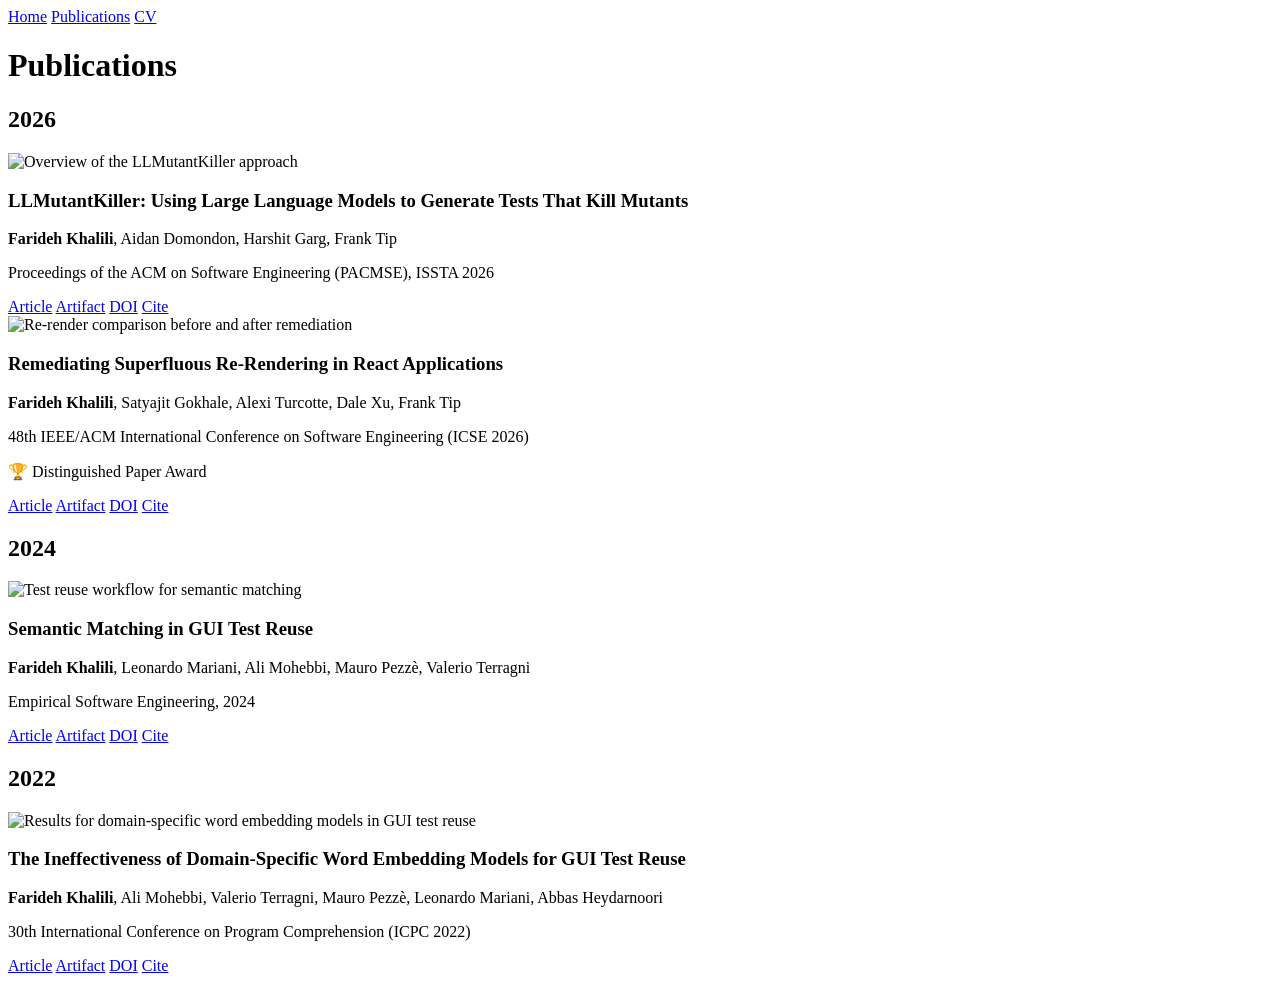
==== publications.html @ 64407f00 "Create publications.html" ====
<!DOCTYPE html>
<html lang="en">
<head>
  <meta charset="UTF-8">
  <meta name="viewport" content="width=device-width, initial-scale=1.0">

  <title>Publications | Farideh Khalili</title>

  <link rel="stylesheet" href="style.css">
</head>

<body>

  <nav>
    <a href="index.html">Home</a>
    <a href="publications.html">Publications</a>
    <a href="cv.html">CV</a>
  </nav>

  <main class="publications-page">

    <h1>Publications</h1>

    <!-- ==================== 2026 ==================== -->

    <section class="publication-year">

      <h2 class="year-heading">2026</h2>

      <!-- LLMutantKiller -->

      <article class="publication-entry">

        <div class="publication-image">
          <img
            src="images/LLMutantKiller.png"
            alt="Overview of the LLMutantKiller approach"
          >
        </div>

        <div class="publication-info">

          <h3>
            LLMutantKiller: Using Large Language Models to Generate Tests That Kill Mutants
          </h3>

          <p class="publication-authors">
            <strong>Farideh Khalili</strong>, Aidan Domondon, Harshit Garg, Frank Tip
          </p>

          <p class="publication-venue">
            Proceedings of the ACM on Software Engineering (PACMSE), ISSTA 2026
          </p>

          <div class="publication-links">
            <a href="papers/LLMutantKiller.pdf" target="_blank">Article</a>
            <a href="https://zenodo.org/records/21497478" target="_blank">Artifact</a>
            <a href="https://doi.org/10.1145/3832098" target="_blank">DOI</a>
            <a href="citations/LLMutantKiller.bib" download>Cite</a>
          </div>

        </div>

      </article>


      <!-- RRR -->

      <article class="publication-entry">

        <div class="publication-image">
          <img
            src="images/RRR.png"
            alt="Re-render comparison before and after remediation"
          >
        </div>

        <div class="publication-info">

          <h3>
            Remediating Superfluous Re-Rendering in React Applications
          </h3>

          <p class="publication-authors">
            <strong>Farideh Khalili</strong>, Satyajit Gokhale, Alexi Turcotte,
            Dale Xu, Frank Tip
          </p>

          <p class="publication-venue">
            48th IEEE/ACM International Conference on Software Engineering (ICSE 2026)
          </p>

          <p class="publication-award">
            🏆 Distinguished Paper Award
          </p>

          <div class="publication-links">
            <a href="papers/RRR.pdf" target="_blank">Article</a>
            <a href="https://github.com/faridekhalili/RRR/releases/tag/v1.0.0" target="_blank">Artifact</a>
            <a href="https://doi.org/10.1145/3744916.3773235" target="_blank">DOI</a>
            <a href="citations/RRR.bib" download>Cite</a>
          </div>

        </div>

      </article>

    </section>


    <!-- ==================== 2024 ==================== -->

    <section class="publication-year">

      <h2 class="year-heading">2024</h2>

      <article class="publication-entry">

        <div class="publication-image">
          <img
            src="images/SemFinder.png"
            alt="Test reuse workflow for semantic matching"
          >
        </div>

        <div class="publication-info">

          <h3>
            Semantic Matching in GUI Test Reuse
          </h3>

          <p class="publication-authors">
            <strong>Farideh Khalili</strong>, Leonardo Mariani, Ali Mohebbi,
            Mauro Pezzè, Valerio Terragni
          </p>

          <p class="publication-venue">
            Empirical Software Engineering, 2024
          </p>

          <div class="publication-links">
            <a href="papers/SemanticMatching.pdf" target="_blank">Article</a>
            <a href="https://star.inf.usi.ch/#/software-data/11" target="_blank">Artifact</a>
            <a href="https://doi.org/10.1007/s10664-023-10406-8" target="_blank">DOI</a>
            <a href="citations/SemanticMatching.bib" download>Cite</a>
          </div>

        </div>

      </article>

    </section>


    <!-- ==================== 2022 ==================== -->

    <section class="publication-year">

      <h2 class="year-heading">2022</h2>

      <article class="publication-entry">

        <div class="publication-image">
          <img
            src="images/Ineffectiveness.png"
            alt="Results for domain-specific word embedding models in GUI test reuse"
          >
        </div>

        <div class="publication-info">

          <h3>
            The Ineffectiveness of Domain-Specific Word Embedding Models for GUI Test Reuse
          </h3>

          <p class="publication-authors">
            <strong>Farideh Khalili</strong>, Ali Mohebbi, Valerio Terragni,
            Mauro Pezzè, Leonardo Mariani, Abbas Heydarnoori
          </p>

          <p class="publication-venue">
            30th International Conference on Program Comprehension (ICPC 2022)
          </p>

          <div class="publication-links">
            <a href="papers/Ineffectiveness.pdf" target="_blank">Article</a>
            <a href="https://zenodo.org/records/6092139" target="_blank">Artifact</a>
            <a href="https://doi.org/10.1145/3524610.3527873" target="_blank">DOI</a>
            <a href="citations/Ineffectiveness.bib" download>Cite</a>
          </div>

        </div>

      </article>

    </section>

  </main>

</body>
</html>
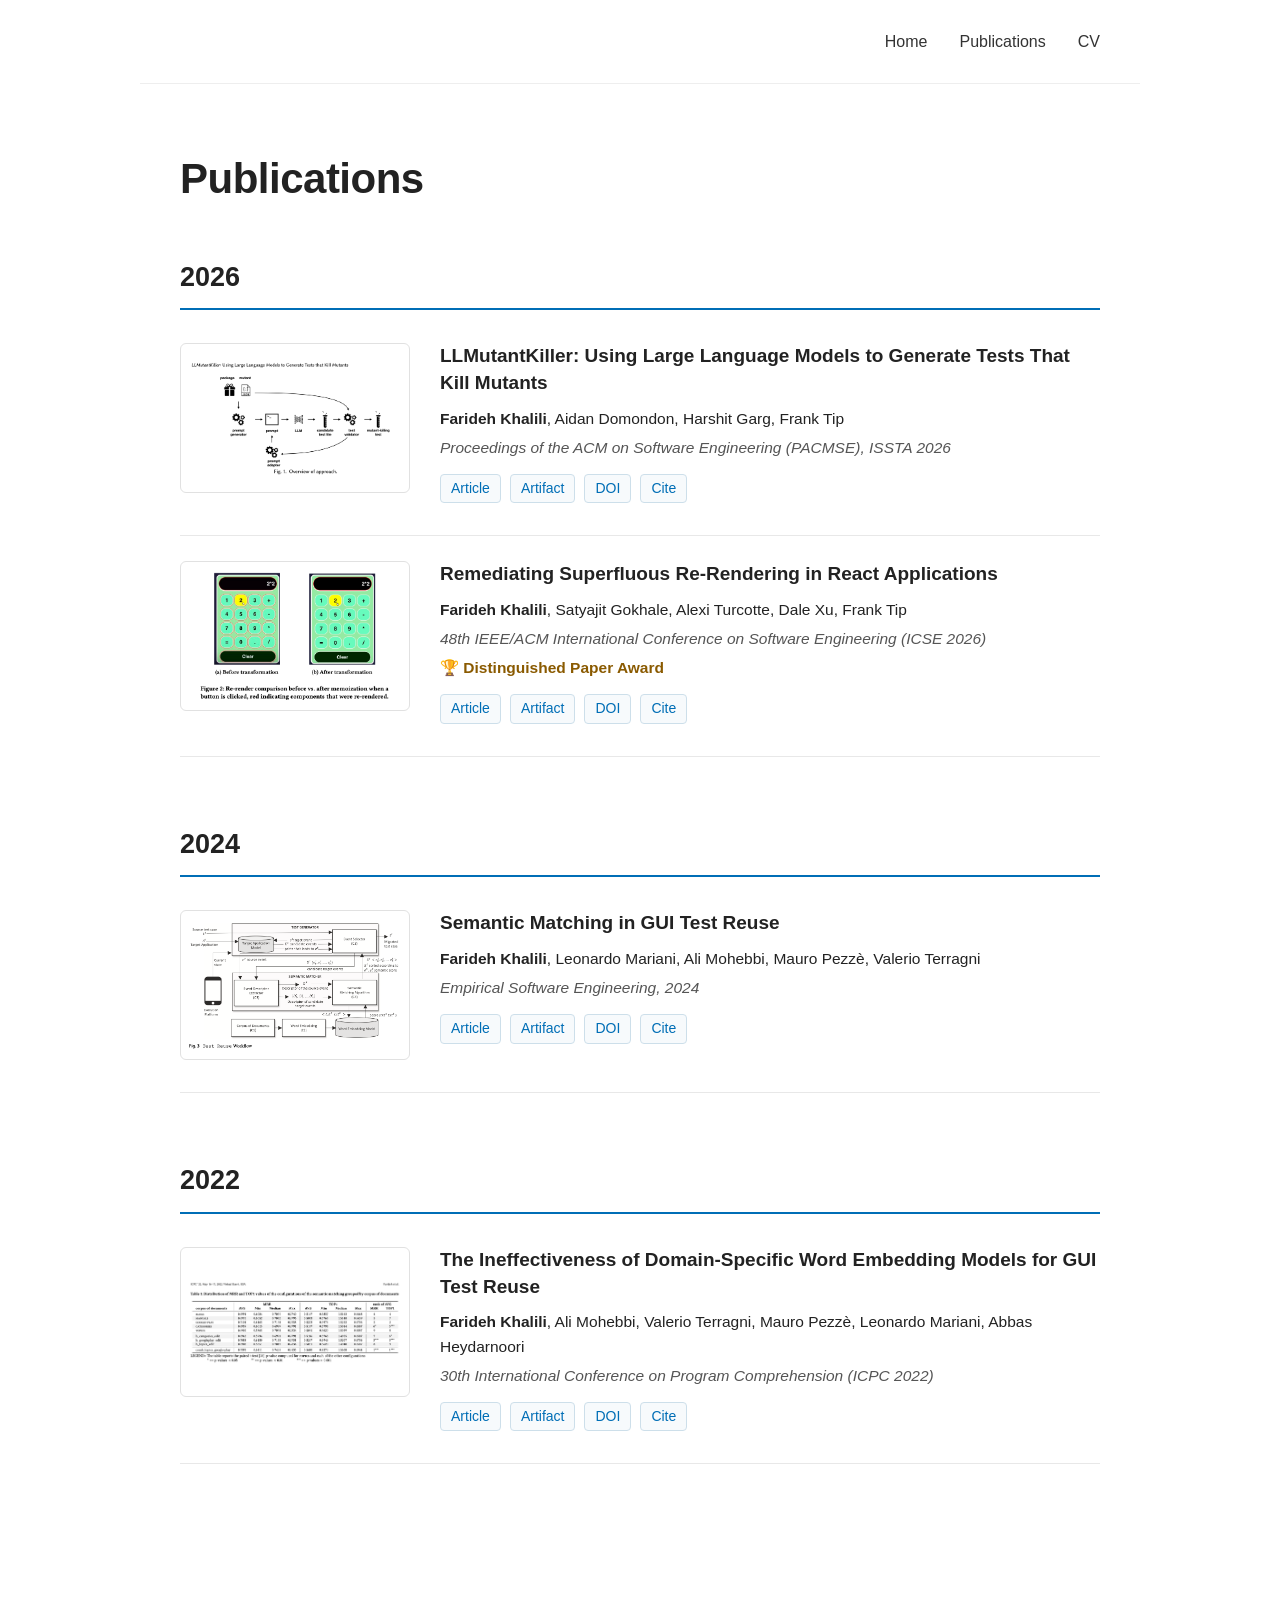
==== commit 6d4a9f15: "Fix image name" ====
--- a/publications.html
+++ b/publications.html
@@ -118,7 +118,7 @@
 
         <div class="publication-image">
           <img
-            src="images/SemFinder.png"
+            src="images/SemanticMatching.png"
             alt="Test reuse workflow for semantic matching"
           >
         </div>
--- a/style.css
+++ b/style.css
@@ -0,0 +1,337 @@
+* {
+  box-sizing: border-box;
+}
+
+body {
+  margin: 0;
+  font-family: -apple-system, BlinkMacSystemFont, "Segoe UI", Roboto, Helvetica, Arial, sans-serif;
+  color: #222;
+  background: #ffffff;
+  line-height: 1.7;
+}
+
+/* =========================
+   Navigation
+   ========================= */
+
+nav {
+  max-width: 1000px;
+  margin: 0 auto;
+  padding: 28px 40px;
+  display: flex;
+  justify-content: flex-end;
+  gap: 32px;
+  border-bottom: 1px solid #eeeeee;
+}
+
+nav a {
+  color: #333;
+  text-decoration: none;
+  font-size: 16px;
+  font-weight: 500;
+}
+
+nav a:hover {
+  color: #006eb6;
+}
+
+/* =========================
+   Main content
+   ========================= */
+
+main {
+  max-width: 900px;
+  margin: 0 auto;
+  padding: 70px 40px 100px;
+}
+
+/* =========================
+   Homepage profile photo
+   ========================= */
+
+main > img {
+  width: 210px;
+  height: 210px;
+  object-fit: cover;
+  border-radius: 50%;
+  display: block;
+  margin-bottom: 30px;
+}
+
+/* =========================
+   Typography
+   ========================= */
+
+h1 {
+  margin: 0 0 12px;
+  font-size: 42px;
+  line-height: 1.2;
+  font-weight: 650;
+  letter-spacing: -0.5px;
+}
+
+h2 {
+  margin-top: 55px;
+  margin-bottom: 15px;
+  font-size: 25px;
+  font-weight: 600;
+}
+
+p {
+  max-width: 760px;
+  margin-top: 10px;
+  margin-bottom: 18px;
+  font-size: 17px;
+}
+
+/* =========================
+   Affiliation
+   ========================= */
+
+.affiliation {
+  margin-top: 0;
+  margin-bottom: 14px;
+  line-height: 1.65;
+}
+
+/* =========================
+   Social and academic links
+   ========================= */
+
+.social-links {
+  display: flex;
+  align-items: center;
+  gap: 17px;
+  margin-top: 10px;
+  margin-bottom: 35px;
+}
+
+.social-links a {
+  color: #006eb6 !important;
+  text-decoration: none;
+  font-size: 24px;
+  line-height: 1;
+  transition: transform 0.15s ease, color 0.15s ease;
+}
+
+.social-links a i {
+  color: #006eb6 !important;
+}
+
+.social-links a:hover {
+  color: #004f83 !important;
+  transform: translateY(-2px);
+  text-decoration: none;
+}
+
+.social-links a:hover i {
+  color: #004f83 !important;
+}
+
+/* =========================
+   General links
+   ========================= */
+
+a {
+  color: #006eb6;
+}
+
+main a {
+  text-decoration: none;
+}
+
+main a:hover {
+  text-decoration: underline;
+}
+
+.social-links a:hover {
+  text-decoration: none;
+}
+
+/* =========================
+   Publications page
+   ========================= */
+
+.publications-page {
+  max-width: 1000px;
+}
+
+.publications-page > h1 {
+  margin-bottom: 50px;
+}
+
+.publication-year {
+  margin-bottom: 65px;
+}
+
+.year-heading {
+  margin: 0 0 28px;
+  padding-bottom: 8px;
+  font-size: 27px;
+  font-weight: 650;
+  color: #222;
+  border-bottom: 2px solid #006eb6;
+}
+
+.publication-entry {
+  display: grid;
+  grid-template-columns: 230px 1fr;
+  gap: 30px;
+  align-items: start;
+  padding: 25px 0 32px;
+  border-bottom: 1px solid #e8e8e8;
+}
+
+.publication-entry:first-of-type {
+  padding-top: 5px;
+}
+
+.publication-image {
+  width: 100%;
+}
+
+.publication-image img {
+  display: block;
+  width: 100%;
+  height: 150px;
+  object-fit: contain;
+  padding: 8px;
+  background: #ffffff;
+  border: 1px solid #e1e1e1;
+  border-radius: 6px;
+}
+
+.publication-info h3 {
+  margin: 0 0 10px;
+  font-size: 19px;
+  line-height: 1.4;
+  font-weight: 650;
+  color: #222;
+}
+
+.publication-authors,
+.publication-venue,
+.publication-award {
+  max-width: none;
+  margin: 5px 0;
+  font-size: 15.5px;
+  line-height: 1.55;
+}
+
+.publication-venue {
+  color: #555;
+  font-style: italic;
+}
+
+.publication-award {
+  color: #8a5a00;
+  font-weight: 600;
+  font-style: normal;
+}
+
+.publication-links {
+  display: flex;
+  flex-wrap: wrap;
+  gap: 9px;
+  margin-top: 14px;
+}
+
+.publication-links a {
+  display: inline-block;
+  padding: 4px 10px;
+  color: #006eb6;
+  background: #f7fafc;
+  border: 1px solid #cddfea;
+  border-radius: 4px;
+  font-size: 14px;
+  font-weight: 500;
+  line-height: 1.4;
+  text-decoration: none;
+  transition: background 0.15s ease, border-color 0.15s ease, color 0.15s ease;
+}
+
+.publication-links a:hover {
+  color: #004f83;
+  background: #edf5fa;
+  border-color: #9fc4dc;
+  text-decoration: none;
+}
+
+/* =========================
+   Mobile
+   ========================= */
+
+@media (max-width: 650px) {
+
+  nav {
+    padding: 20px 24px;
+    justify-content: center;
+    gap: 24px;
+  }
+
+  main {
+    padding: 45px 24px 70px;
+  }
+
+  main > img {
+    width: 170px;
+    height: 170px;
+  }
+
+  h1 {
+    font-size: 34px;
+  }
+
+  h2 {
+    font-size: 23px;
+  }
+
+  p {
+    font-size: 16px;
+  }
+
+  .social-links {
+    gap: 15px;
+  }
+
+  .social-links a {
+    font-size: 22px;
+  }
+
+  .publications-page > h1 {
+    margin-bottom: 40px;
+  }
+
+  .publication-year {
+    margin-bottom: 50px;
+  }
+
+  .year-heading {
+    font-size: 24px;
+  }
+
+  .publication-entry {
+    grid-template-columns: 1fr;
+    gap: 18px;
+    padding: 22px 0 30px;
+  }
+
+  .publication-image {
+    max-width: 360px;
+  }
+
+  .publication-image img {
+    height: auto;
+    max-height: 220px;
+  }
+
+  .publication-info h3 {
+    font-size: 18px;
+  }
+
+  .publication-authors,
+  .publication-venue,
+  .publication-award {
+    font-size: 15px;
+  }
+}
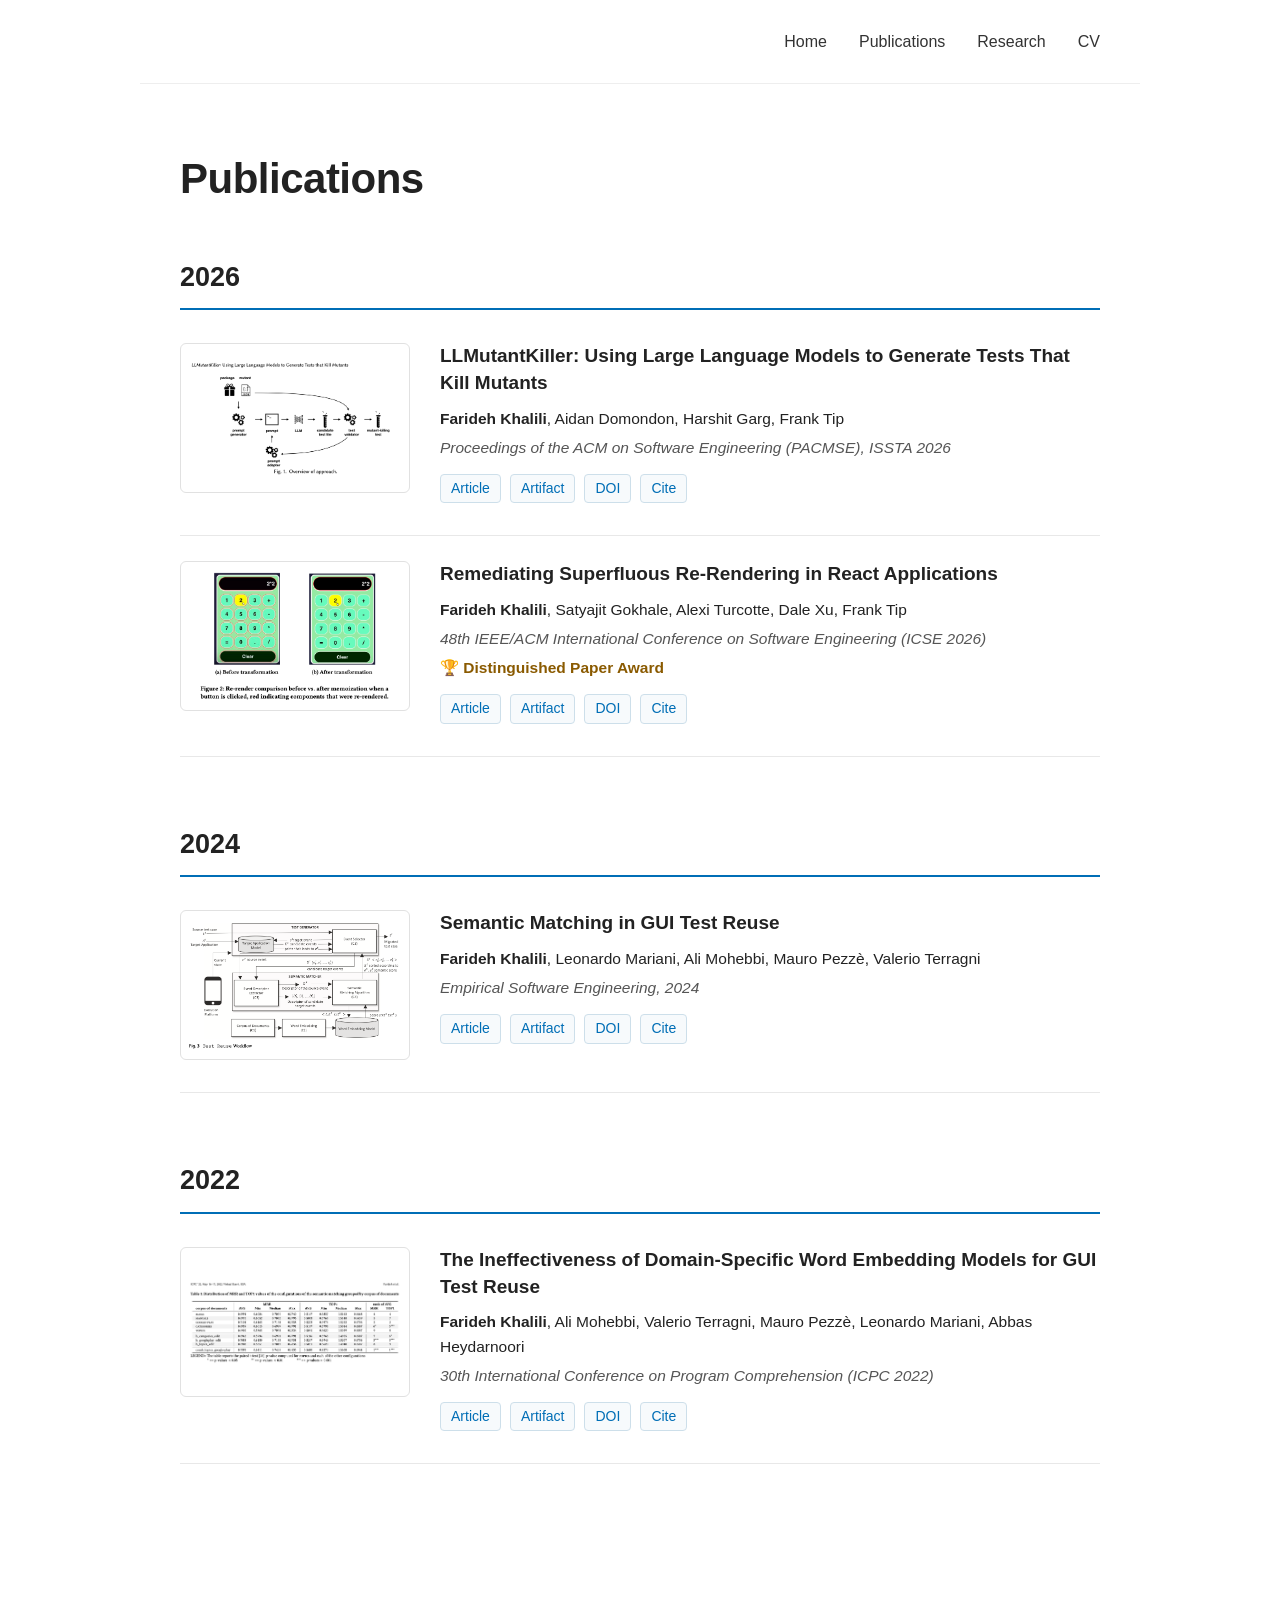
==== commit 57104aba: "Update publications.html" ====
--- a/publications.html
+++ b/publications.html
@@ -14,7 +14,8 @@
   <nav>
     <a href="index.html">Home</a>
     <a href="publications.html">Publications</a>
-    <a href="cv.html">CV</a>
+    <a href="research.html">Research</a>
+    <a href="FaridehKhalili_CV.pdf" target="_blank" rel="noopener">CV</a>
   </nav>
 
   <main class="publications-page">
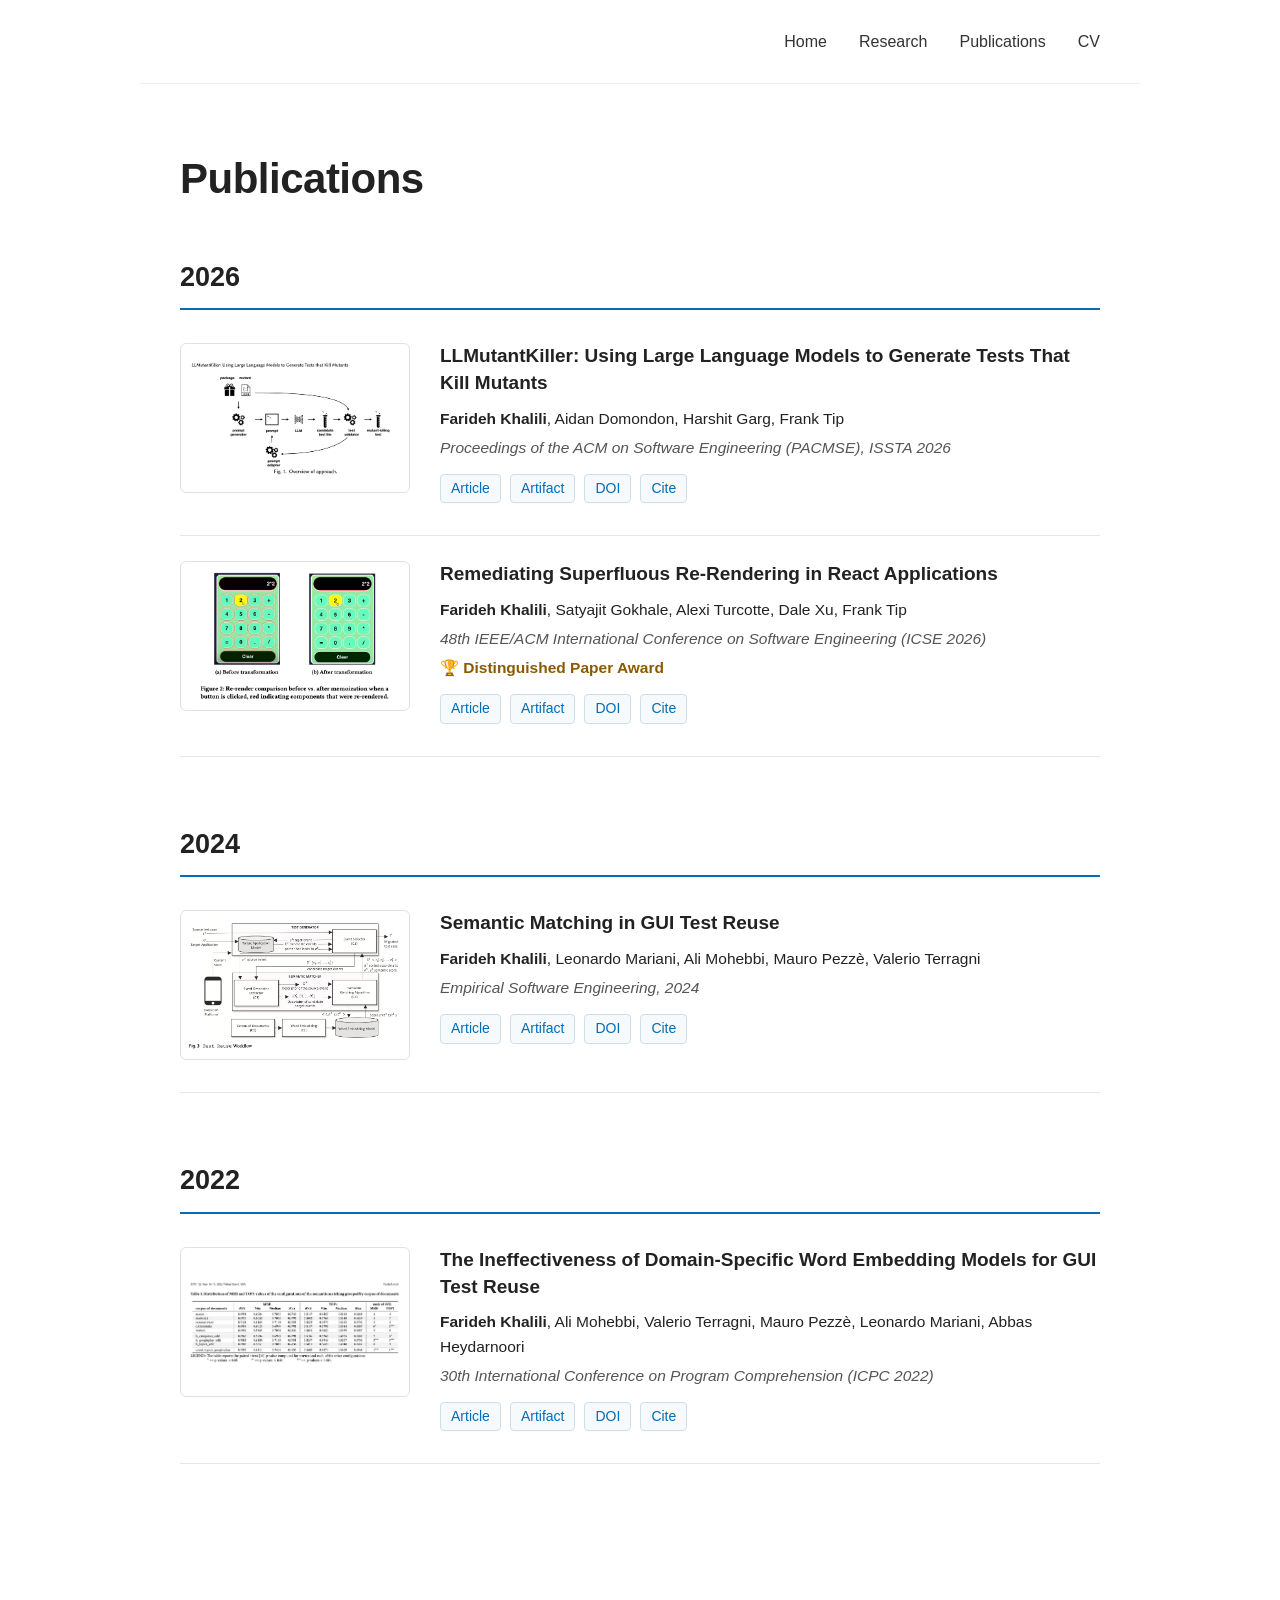
==== commit 6ec65bc0: "Fix navigation link for Publications page" ====
--- a/publications.html
+++ b/publications.html
@@ -13,8 +13,8 @@
 
   <nav>
     <a href="index.html">Home</a>
+    <a href="research.html">Research</a>
     <a href="publications.html">Publications</a>
-    <a href="research.html">Research</a>
     <a href="FaridehKhalili_CV.pdf" target="_blank" rel="noopener">CV</a>
   </nav>
 
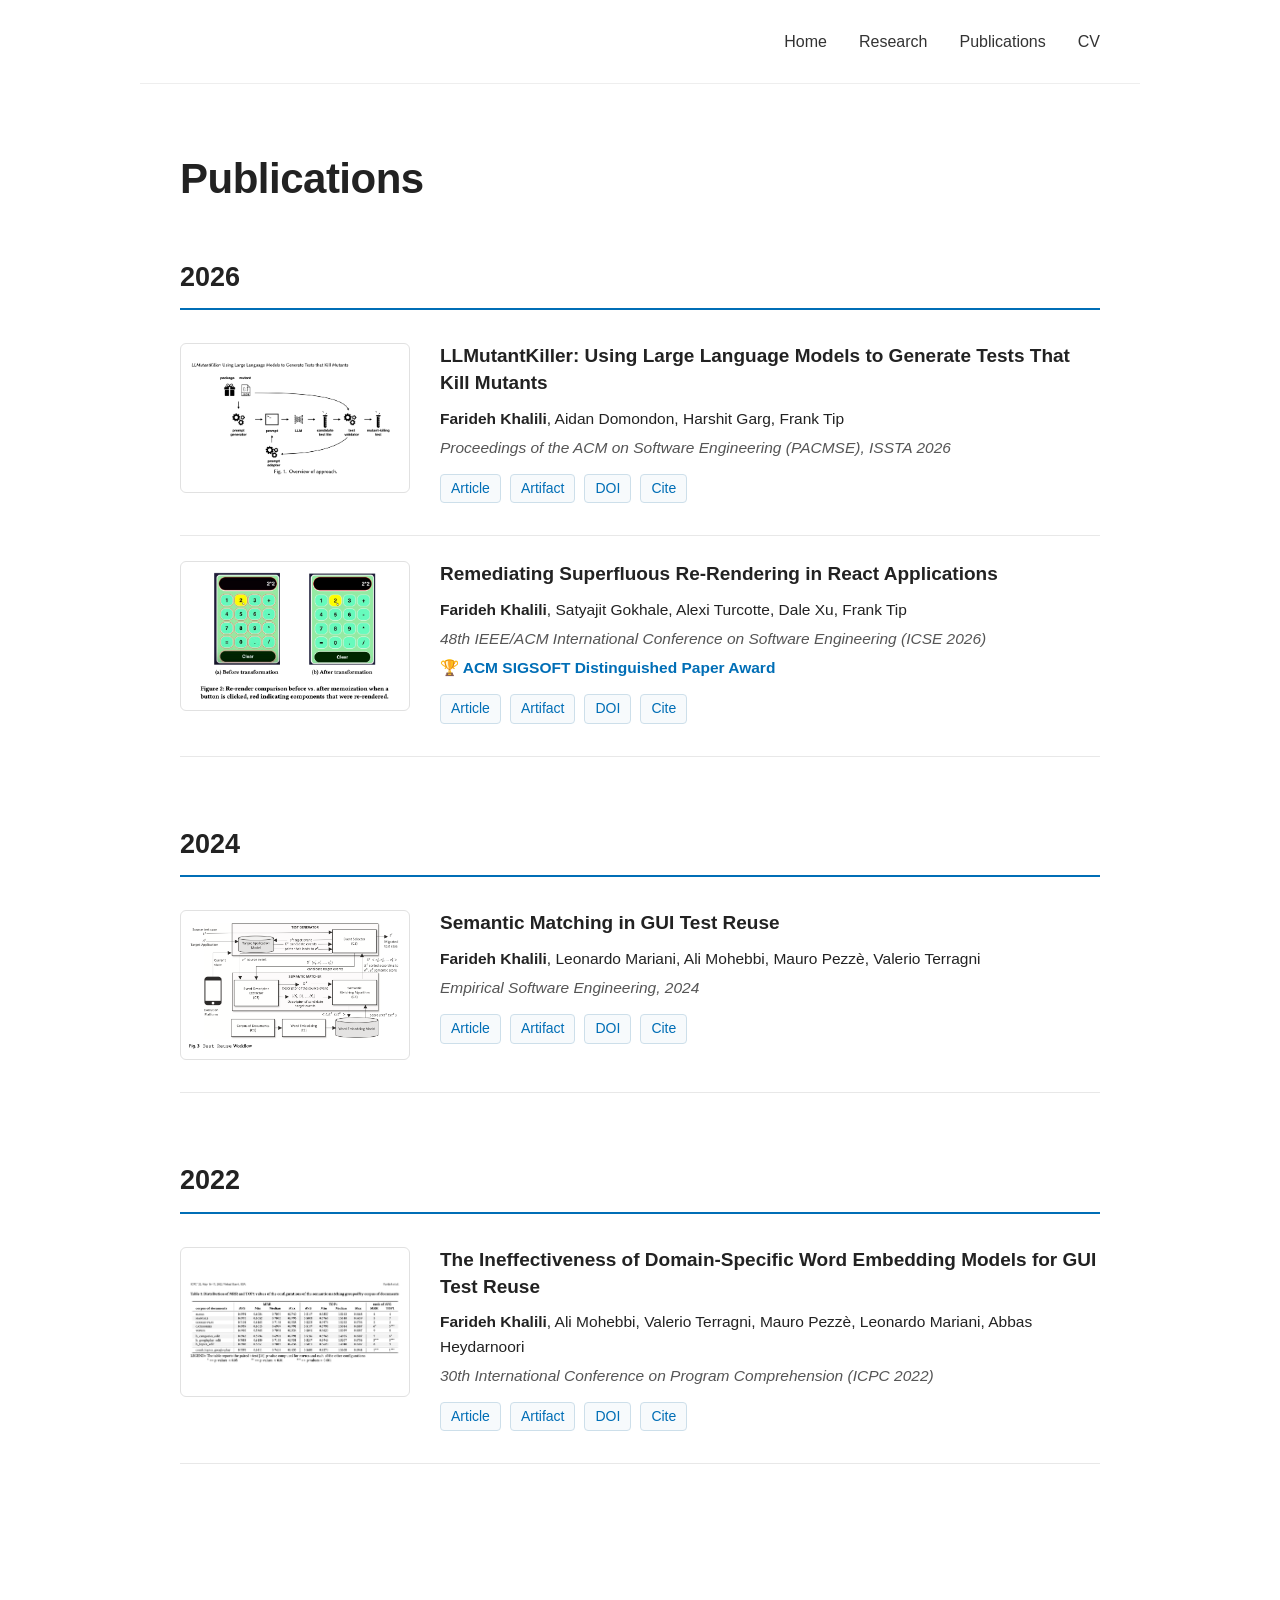
==== commit 582ff285: "Add link to distinguished paper award. Updated the publication award section to include a link to th" ====
--- a/publications.html
+++ b/publications.html
@@ -91,9 +91,14 @@
             48th IEEE/ACM International Conference on Software Engineering (ICSE 2026)
           </p>
 
-          <p class="publication-award">
-            🏆 Distinguished Paper Award
-          </p>
+         <p class="publication-award">
+          🏆
+          <a
+            href="https://conf.researchr.org/info/icse-2026/awards"
+            target="_blank"
+            rel="noopener"
+          >ACM SIGSOFT Distinguished Paper Award</a>
+         </p>
 
           <div class="publication-links">
             <a href="papers/RRR.pdf" target="_blank">Article</a>
